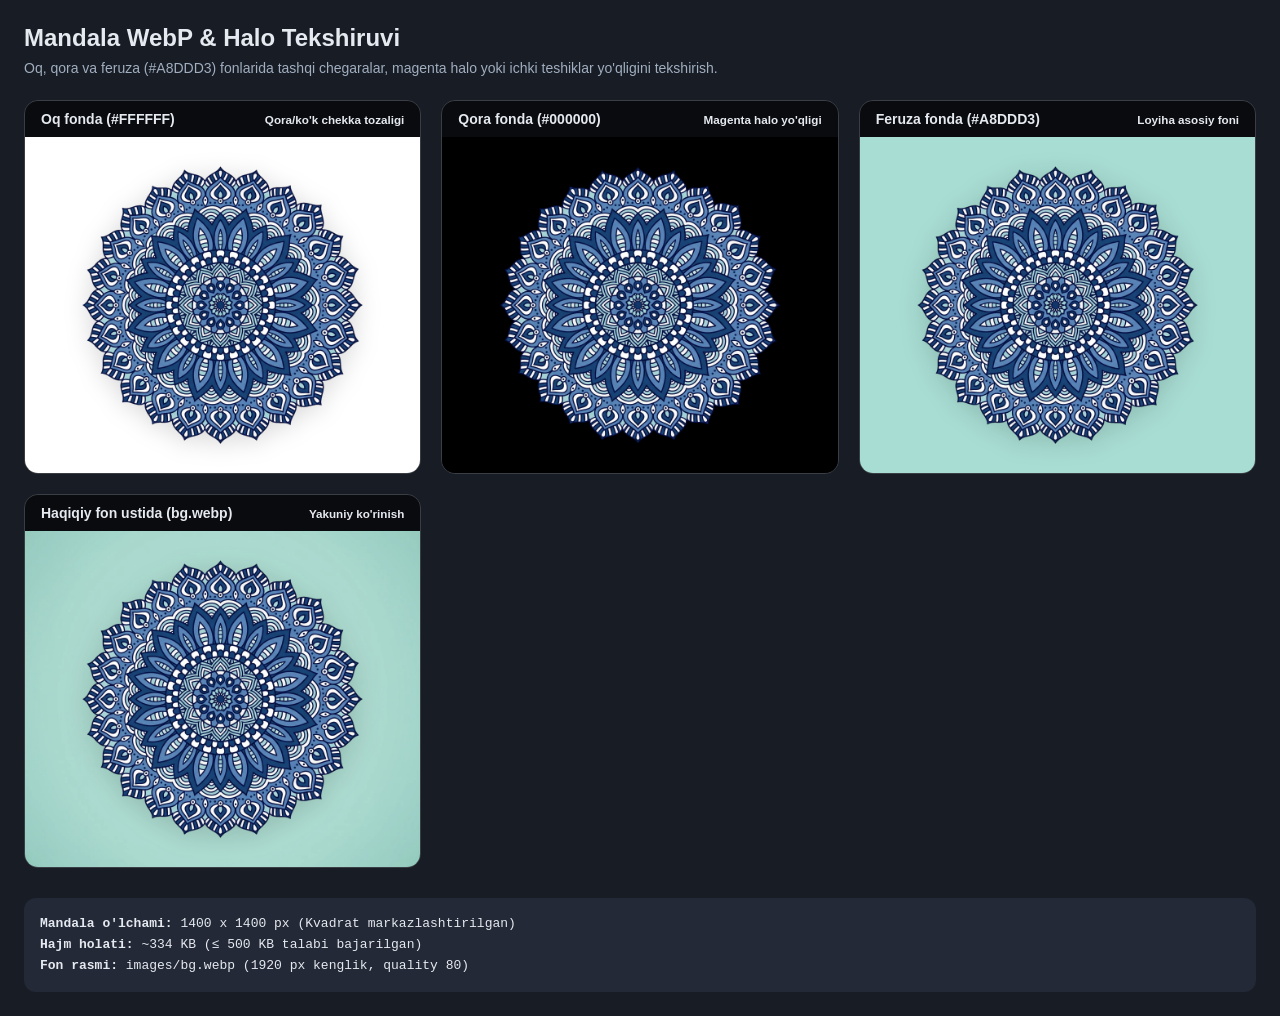
==== tools/preview.html @ bc95a4c2 "feat: Feruza fon + ko'k mandala dizayni va silliq aylanish animatsiyasi" ====
<!DOCTYPE html>
<html lang="uz">
<head>
  <meta charset="UTF-8">
  <meta name="viewport" content="width=device-width, initial-scale=1.0">
  <title>Mandala Asset Preview & QA Check</title>
  <style>
    * {
      box-sizing: border-box;
      margin: 0;
      padding: 0;
    }
    body {
      font-family: -apple-system, BlinkMacSystemFont, "Segoe UI", Roboto, sans-serif;
      background: #181c24;
      color: #e5e9f0;
      padding: 24px;
    }
    h1 {
      font-size: 24px;
      margin-bottom: 8px;
    }
    p.desc {
      color: #a0aec0;
      font-size: 14px;
      margin-bottom: 24px;
    }
    .preview-grid {
      display: grid;
      grid-template-columns: repeat(auto-fit, minmax(320px, 1fr));
      gap: 20px;
      margin-bottom: 30px;
    }
    .preview-card {
      border-radius: 14px;
      overflow: hidden;
      border: 1px solid rgba(255, 255, 255, 0.15);
      display: flex;
      flex-direction: column;
    }
    .card-header {
      padding: 10px 16px;
      background: rgba(0, 0, 0, 0.6);
      font-weight: 600;
      font-size: 14px;
      display: flex;
      justify-content: space-between;
      align-items: center;
    }
    .card-stage {
      flex: 1;
      height: 380px;
      display: flex;
      align-items: center;
      justify-content: center;
      position: relative;
      overflow: hidden;
    }
    .card-stage img {
      max-width: 85%;
      max-height: 85%;
      object-fit: contain;
      filter: drop-shadow(0 4px 12px rgba(0,0,0,0.15));
      transition: transform 0.2s ease;
    }
    .stage-white {
      background-color: #FFFFFF;
    }
    .stage-black {
      background-color: #000000;
    }
    .stage-feruza {
      background-color: #A8DDD3;
    }
    .stage-bg-image {
      background: url('../images/bg.webp') center/cover no-repeat;
    }
    .zoom-note {
      font-size: 12px;
      color: #718096;
      margin-top: 10px;
    }
    .meta-info {
      background: #232936;
      padding: 16px;
      border-radius: 12px;
      font-family: monospace;
      font-size: 13px;
      line-height: 1.6;
    }
    .meta-info span {
      color: #63b3ed;
    }
  </style>
</head>
<body>
  <h1>Mandala WebP & Halo Tekshiruvi</h1>
  <p class="desc">
    Oq, qora va feruza (#A8DDD3) fonlarida tashqi chegaralar, magenta halo yoki ichki teshiklar yo'qligini tekshirish.
  </p>

  <div class="preview-grid">
    <!-- 1. OQ FON -->
    <div class="preview-card">
      <div class="card-header">
        <span>Oq fonda (#FFFFFF)</span>
        <small>Qora/ko'k chekka tozaligi</small>
      </div>
      <div class="card-stage stage-white">
        <img src="../images/mandala.webp" alt="Mandala White BG">
      </div>
    </div>

    <!-- 2. QORA FON -->
    <div class="preview-card">
      <div class="card-header">
        <span>Qora fonda (#000000)</span>
        <small>Magenta halo yo'qligi</small>
      </div>
      <div class="card-stage stage-black">
        <img src="../images/mandala.webp" alt="Mandala Black BG">
      </div>
    </div>

    <!-- 3. FERUZA FON -->
    <div class="preview-card">
      <div class="card-header">
        <span>Feruza fonda (#A8DDD3)</span>
        <small>Loyiha asosiy foni</small>
      </div>
      <div class="card-stage stage-feruza">
        <img src="../images/mandala.webp" alt="Mandala Feruza BG">
      </div>
    </div>

    <!-- 4. HAQIQIY BG.WEBP FON -->
    <div class="preview-card">
      <div class="card-header">
        <span>Haqiqiy fon ustida (bg.webp)</span>
        <small>Yakuniy ko'rinish</small>
      </div>
      <div class="card-stage stage-bg-image">
        <img src="../images/mandala.webp" alt="Mandala Real BG">
      </div>
    </div>
  </div>

  <div class="meta-info">
    <div><strong>Mandala o'lchami:</strong> 1400 x 1400 px (Kvadrat markazlashtirilgan)</div>
    <div><strong>Hajm holati:</strong> ~334 KB (&le; 500 KB talabi bajarilgan)</div>
    <div><strong>Fon rasmi:</strong> images/bg.webp (1920 px kenglik, quality 80)</div>
  </div>
</body>
</html>
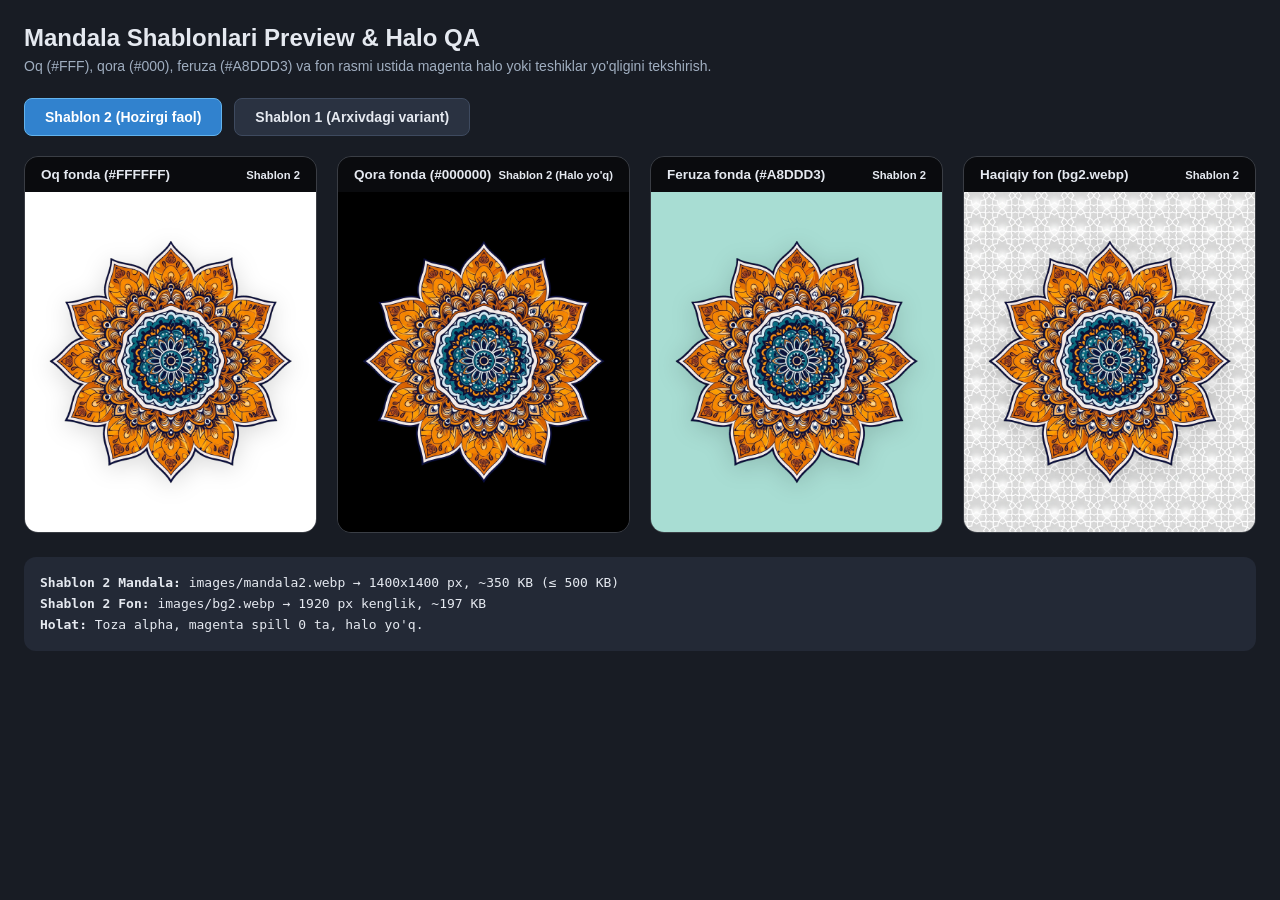
==== commit 0f13d990: "feat: 1-shablon arxivlandi va 2-shablon aktivlari qo'shildi" ====
--- a/tools/preview.html
+++ b/tools/preview.html
@@ -3,7 +3,7 @@
 <head>
   <meta charset="UTF-8">
   <meta name="viewport" content="width=device-width, initial-scale=1.0">
-  <title>Mandala Asset Preview & QA Check</title>
+  <title>Mandala Shablonlari Preview & Halo QA</title>
   <style>
     * {
       box-sizing: border-box;
@@ -18,18 +18,45 @@
     }
     h1 {
       font-size: 24px;
-      margin-bottom: 8px;
+      margin-bottom: 6px;
     }
     p.desc {
       color: #a0aec0;
       font-size: 14px;
       margin-bottom: 24px;
     }
+    .tabs {
+      display: flex;
+      gap: 12px;
+      margin-bottom: 20px;
+    }
+    .tab-btn {
+      padding: 10px 20px;
+      background: #2a3241;
+      border: 1px solid #3e4a5f;
+      color: #e5e9f0;
+      font-size: 14px;
+      font-weight: 600;
+      border-radius: 8px;
+      cursor: pointer;
+      transition: all 0.2s;
+    }
+    .tab-btn.active {
+      background: #3182ce;
+      border-color: #63b3ed;
+      color: #fff;
+    }
+    .tab-content {
+      display: none;
+    }
+    .tab-content.active {
+      display: block;
+    }
     .preview-grid {
       display: grid;
-      grid-template-columns: repeat(auto-fit, minmax(320px, 1fr));
+      grid-template-columns: repeat(auto-fit, minmax(280px, 1fr));
       gap: 20px;
-      margin-bottom: 30px;
+      margin-bottom: 24px;
     }
     .preview-card {
       border-radius: 14px;
@@ -42,14 +69,13 @@
       padding: 10px 16px;
       background: rgba(0, 0, 0, 0.6);
       font-weight: 600;
-      font-size: 14px;
+      font-size: 13.5px;
       display: flex;
       justify-content: space-between;
       align-items: center;
     }
     .card-stage {
-      flex: 1;
-      height: 380px;
+      height: 340px;
       display: flex;
       align-items: center;
       justify-content: center;
@@ -61,7 +87,6 @@
       max-height: 85%;
       object-fit: contain;
       filter: drop-shadow(0 4px 12px rgba(0,0,0,0.15));
-      transition: transform 0.2s ease;
     }
     .stage-white {
       background-color: #FFFFFF;
@@ -72,13 +97,11 @@
     .stage-feruza {
       background-color: #A8DDD3;
     }
-    .stage-bg-image {
-      background: url('../images/bg.webp') center/cover no-repeat;
-    }
-    .zoom-note {
-      font-size: 12px;
-      color: #718096;
-      margin-top: 10px;
+    .stage-bg1 {
+      background: url('../images/bg1.webp') center/cover no-repeat;
+    }
+    .stage-bg2 {
+      background: url('../images/bg2.webp') center/cover no-repeat;
     }
     .meta-info {
       background: #232936;
@@ -88,67 +111,101 @@
       font-size: 13px;
       line-height: 1.6;
     }
-    .meta-info span {
-      color: #63b3ed;
-    }
   </style>
 </head>
 <body>
-  <h1>Mandala WebP & Halo Tekshiruvi</h1>
+  <h1>Mandala Shablonlari Preview & Halo QA</h1>
   <p class="desc">
-    Oq, qora va feruza (#A8DDD3) fonlarida tashqi chegaralar, magenta halo yoki ichki teshiklar yo'qligini tekshirish.
+    Oq (#FFF), qora (#000), feruza (#A8DDD3) va fon rasmi ustida magenta halo yoki teshiklar yo'qligini tekshirish.
   </p>
 
-  <div class="preview-grid">
-    <!-- 1. OQ FON -->
-    <div class="preview-card">
-      <div class="card-header">
-        <span>Oq fonda (#FFFFFF)</span>
-        <small>Qora/ko'k chekka tozaligi</small>
-      </div>
-      <div class="card-stage stage-white">
-        <img src="../images/mandala.webp" alt="Mandala White BG">
-      </div>
-    </div>
-
-    <!-- 2. QORA FON -->
-    <div class="preview-card">
-      <div class="card-header">
-        <span>Qora fonda (#000000)</span>
-        <small>Magenta halo yo'qligi</small>
-      </div>
-      <div class="card-stage stage-black">
-        <img src="../images/mandala.webp" alt="Mandala Black BG">
-      </div>
-    </div>
-
-    <!-- 3. FERUZA FON -->
-    <div class="preview-card">
-      <div class="card-header">
-        <span>Feruza fonda (#A8DDD3)</span>
-        <small>Loyiha asosiy foni</small>
-      </div>
-      <div class="card-stage stage-feruza">
-        <img src="../images/mandala.webp" alt="Mandala Feruza BG">
-      </div>
-    </div>
-
-    <!-- 4. HAQIQIY BG.WEBP FON -->
-    <div class="preview-card">
-      <div class="card-header">
-        <span>Haqiqiy fon ustida (bg.webp)</span>
-        <small>Yakuniy ko'rinish</small>
-      </div>
-      <div class="card-stage stage-bg-image">
-        <img src="../images/mandala.webp" alt="Mandala Real BG">
-      </div>
-    </div>
+  <div class="tabs">
+    <button class="tab-btn active" onclick="switchTab('t2')">Shablon 2 (Hozirgi faol)</button>
+    <button class="tab-btn" onclick="switchTab('t1')">Shablon 1 (Arxivdagi variant)</button>
   </div>
 
-  <div class="meta-info">
-    <div><strong>Mandala o'lchami:</strong> 1400 x 1400 px (Kvadrat markazlashtirilgan)</div>
-    <div><strong>Hajm holati:</strong> ~334 KB (&le; 500 KB talabi bajarilgan)</div>
-    <div><strong>Fon rasmi:</strong> images/bg.webp (1920 px kenglik, quality 80)</div>
+  <!-- SHABLON 2 -->
+  <div id="tab-t2" class="tab-content active">
+    <div class="preview-grid">
+      <div class="preview-card">
+        <div class="card-header"><span>Oq fonda (#FFFFFF)</span><small>Shablon 2</small></div>
+        <div class="card-stage stage-white">
+          <img src="../images/mandala2.webp" alt="Mandala 2 White">
+        </div>
+      </div>
+      <div class="preview-card">
+        <div class="card-header"><span>Qora fonda (#000000)</span><small>Shablon 2 (Halo yo'q)</small></div>
+        <div class="card-stage stage-black">
+          <img src="../images/mandala2.webp" alt="Mandala 2 Black">
+        </div>
+      </div>
+      <div class="preview-card">
+        <div class="card-header"><span>Feruza fonda (#A8DDD3)</span><small>Shablon 2</small></div>
+        <div class="card-stage stage-feruza">
+          <img src="../images/mandala2.webp" alt="Mandala 2 Feruza">
+        </div>
+      </div>
+      <div class="preview-card">
+        <div class="card-header"><span>Haqiqiy fon (bg2.webp)</span><small>Shablon 2</small></div>
+        <div class="card-stage stage-bg2">
+          <img src="../images/mandala2.webp" alt="Mandala 2 Real BG">
+        </div>
+      </div>
+    </div>
+    <div class="meta-info">
+      <div><strong>Shablon 2 Mandala:</strong> images/mandala2.webp &rarr; 1400x1400 px, ~350 KB (&le; 500 KB)</div>
+      <div><strong>Shablon 2 Fon:</strong> images/bg2.webp &rarr; 1920 px kenglik, ~197 KB</div>
+      <div><strong>Holat:</strong> Toza alpha, magenta spill 0 ta, halo yo'q.</div>
+    </div>
   </div>
+
+  <!-- SHABLON 1 -->
+  <div id="tab-t1" class="tab-content">
+    <div class="preview-grid">
+      <div class="preview-card">
+        <div class="card-header"><span>Oq fonda (#FFFFFF)</span><small>Shablon 1</small></div>
+        <div class="card-stage stage-white">
+          <img src="../images/mandala1.webp" alt="Mandala 1 White">
+        </div>
+      </div>
+      <div class="preview-card">
+        <div class="card-header"><span>Qora fonda (#000000)</span><small>Shablon 1</small></div>
+        <div class="card-stage stage-black">
+          <img src="../images/mandala1.webp" alt="Mandala 1 Black">
+        </div>
+      </div>
+      <div class="preview-card">
+        <div class="card-header"><span>Feruza fonda (#A8DDD3)</span><small>Shablon 1</small></div>
+        <div class="card-stage stage-feruza">
+          <img src="../images/mandala1.webp" alt="Mandala 1 Feruza">
+        </div>
+      </div>
+      <div class="preview-card">
+        <div class="card-header"><span>Haqiqiy fon (bg1.webp)</span><small>Shablon 1</small></div>
+        <div class="card-stage stage-bg1">
+          <img src="../images/mandala1.webp" alt="Mandala 1 Real BG">
+        </div>
+      </div>
+    </div>
+    <div class="meta-info">
+      <div><strong>Shablon 1 Mandala:</strong> archive/shablon-1/images/mandala.webp &rarr; 1400x1400 px, ~334 KB</div>
+      <div><strong>Shablon 1 Fon:</strong> archive/shablon-1/images/bg.webp &rarr; 1920 px kenglik, ~19 KB</div>
+      <div><strong>Arxiv:</strong> archive/shablon-1.zip</div>
+    </div>
+  </div>
+
+  <script>
+    function switchTab(tabId) {
+      document.querySelectorAll('.tab-btn').forEach(btn => btn.classList.remove('active'));
+      document.querySelectorAll('.tab-content').forEach(c => c.classList.remove('active'));
+      if (tabId === 't2') {
+        document.querySelectorAll('.tab-btn')[0].classList.add('active');
+        document.getElementById('tab-t2').classList.add('active');
+      } else {
+        document.querySelectorAll('.tab-btn')[1].classList.add('active');
+        document.getElementById('tab-t1').classList.add('active');
+      }
+    }
+  </script>
 </body>
 </html>
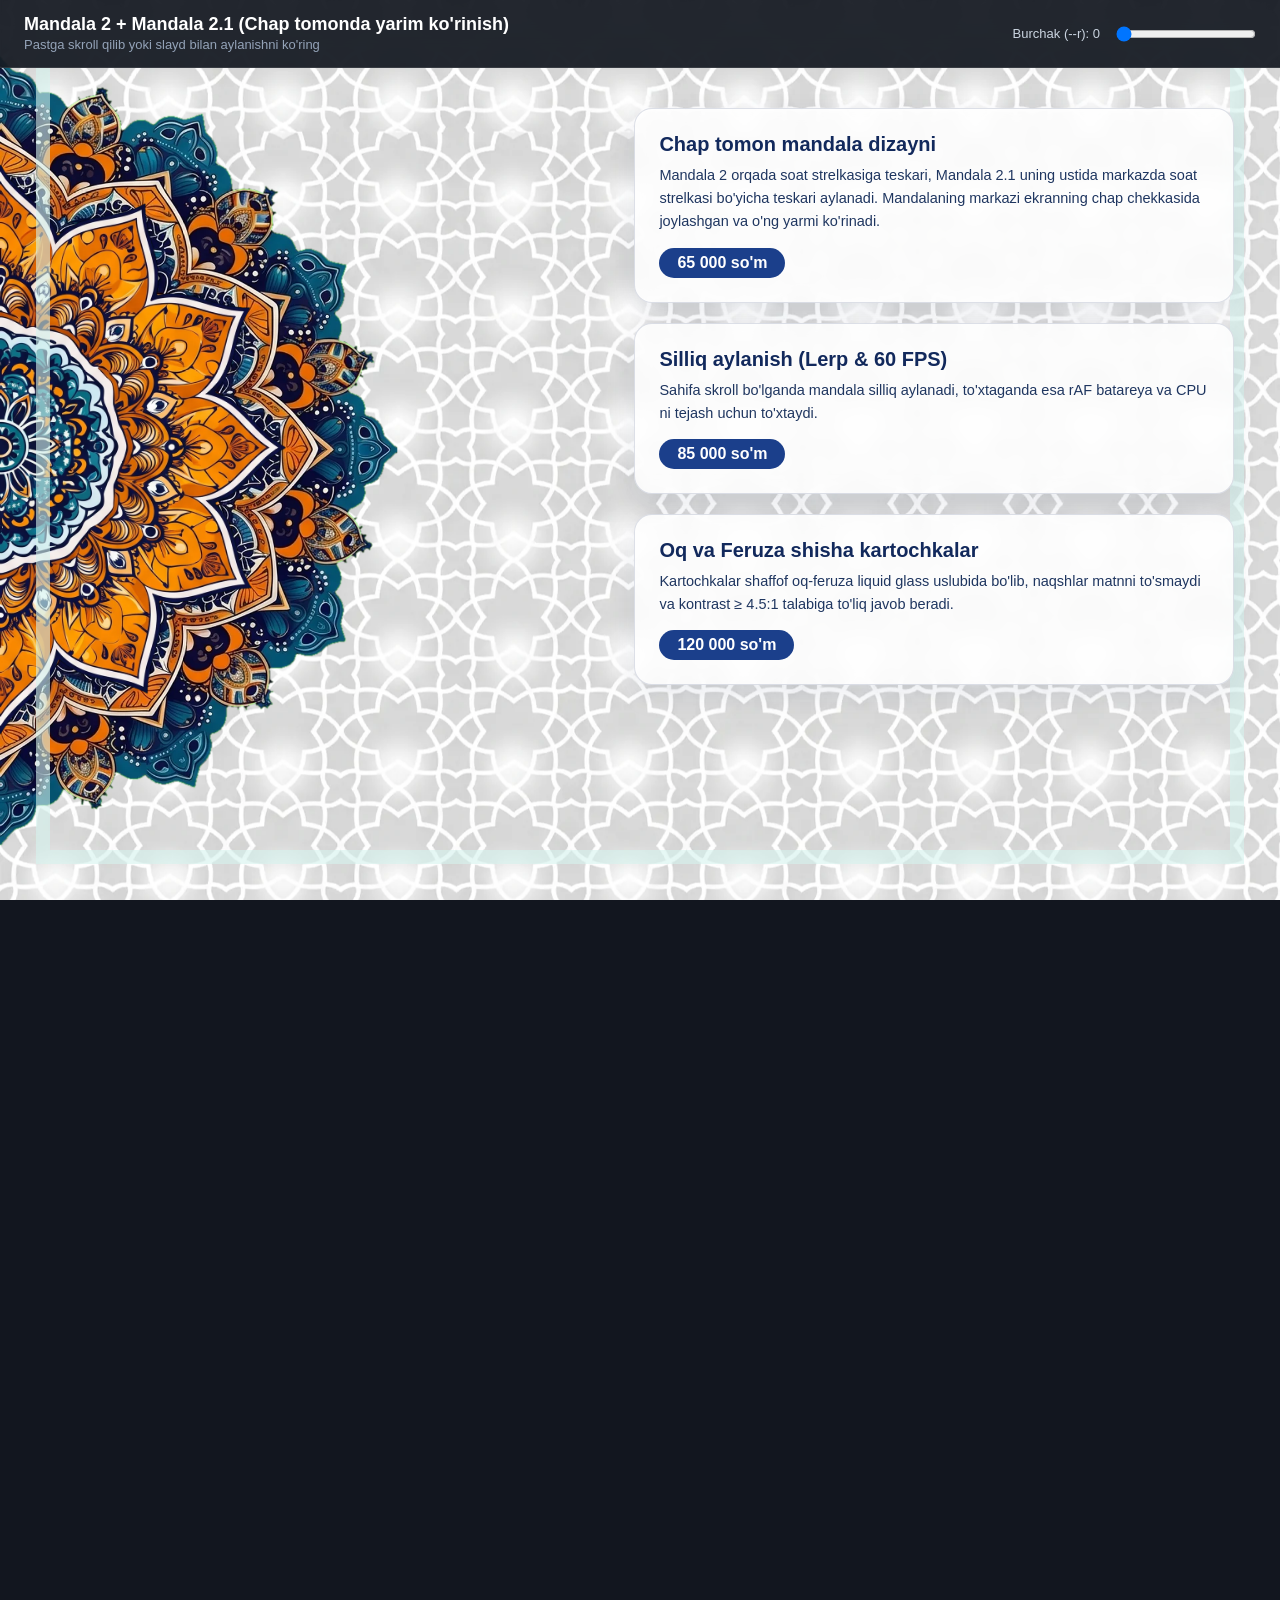
==== commit fbb0ba33: "feat: Chap tomon markazida yarim ko'rinuvchi Mandala 2 va Mandala 2.1 teskari aylanishi" ====
--- a/tools/preview.html
+++ b/tools/preview.html
@@ -3,209 +3,214 @@
 <head>
   <meta charset="UTF-8">
   <meta name="viewport" content="width=device-width, initial-scale=1.0">
-  <title>Mandala Shablonlari Preview & Halo QA</title>
+  <title>Chap Tomon Mandala Dizayni — Jonli Preview</title>
   <style>
     * {
       box-sizing: border-box;
       margin: 0;
       padding: 0;
     }
+    :root {
+      --bg: #A8DDD3;
+      --navy: #12295C;
+      --blue: #1B3F8B;
+      --card: rgba(255, 255, 255, 0.86);
+      --outer: clamp(480px, 90vmin, 950px);
+      --inner-ratio: 0.72;
+      --r: 0;
+    }
     body {
       font-family: -apple-system, BlinkMacSystemFont, "Segoe UI", Roboto, sans-serif;
-      background: #181c24;
-      color: #e5e9f0;
-      padding: 24px;
-    }
-    h1 {
-      font-size: 24px;
-      margin-bottom: 6px;
-    }
-    p.desc {
-      color: #a0aec0;
-      font-size: 14px;
-      margin-bottom: 24px;
-    }
-    .tabs {
-      display: flex;
-      gap: 12px;
-      margin-bottom: 20px;
-    }
-    .tab-btn {
-      padding: 10px 20px;
-      background: #2a3241;
-      border: 1px solid #3e4a5f;
-      color: #e5e9f0;
-      font-size: 14px;
-      font-weight: 600;
-      border-radius: 8px;
-      cursor: pointer;
-      transition: all 0.2s;
-    }
-    .tab-btn.active {
-      background: #3182ce;
-      border-color: #63b3ed;
-      color: #fff;
-    }
-    .tab-content {
-      display: none;
-    }
-    .tab-content.active {
-      display: block;
-    }
-    .preview-grid {
-      display: grid;
-      grid-template-columns: repeat(auto-fit, minmax(280px, 1fr));
-      gap: 20px;
-      margin-bottom: 24px;
-    }
-    .preview-card {
-      border-radius: 14px;
-      overflow: hidden;
-      border: 1px solid rgba(255, 255, 255, 0.15);
-      display: flex;
-      flex-direction: column;
-    }
-    .card-header {
-      padding: 10px 16px;
-      background: rgba(0, 0, 0, 0.6);
-      font-weight: 600;
-      font-size: 13.5px;
+      background: #12161f;
+      color: #e2e8f0;
+      min-height: 250vh; /* scroll qilish uchun */
+      overflow-x: hidden;
+    }
+    .preview-header {
+      position: sticky;
+      top: 0;
+      z-index: 100;
+      background: rgba(18, 22, 31, 0.92);
+      backdrop-filter: blur(12px);
+      padding: 14px 24px;
+      border-bottom: 1px solid rgba(255, 255, 255, 0.1);
       display: flex;
       justify-content: space-between;
       align-items: center;
-    }
-    .card-stage {
-      height: 340px;
+      flex-wrap: wrap;
+      gap: 12px;
+    }
+    .preview-header h1 {
+      font-size: 18px;
+      color: #fff;
+    }
+    .controls {
       display: flex;
+      gap: 16px;
       align-items: center;
-      justify-content: center;
-      position: relative;
+    }
+    .controls label {
+      font-size: 13px;
+      color: #cbd5e1;
+    }
+    .controls input[type="range"] {
+      width: 140px;
+    }
+    .desc-note {
+      font-size: 13px;
+      color: #94a3b8;
+    }
+
+    /* BG SCENE (Jonli namoyish) */
+    .bg-scene {
+      position: fixed;
+      inset: 0;
+      z-index: -1;
       overflow: hidden;
-    }
-    .card-stage img {
-      max-width: 85%;
-      max-height: 85%;
-      object-fit: contain;
-      filter: drop-shadow(0 4px 12px rgba(0,0,0,0.15));
-    }
-    .stage-white {
-      background-color: #FFFFFF;
-    }
-    .stage-black {
-      background-color: #000000;
-    }
-    .stage-feruza {
-      background-color: #A8DDD3;
-    }
-    .stage-bg1 {
-      background: url('../images/bg1.webp') center/cover no-repeat;
-    }
-    .stage-bg2 {
-      background: url('../images/bg2.webp') center/cover no-repeat;
-    }
-    .meta-info {
-      background: #232936;
-      padding: 16px;
-      border-radius: 12px;
-      font-family: monospace;
-      font-size: 13px;
+      pointer-events: none;
+      background: url('../images/bg.webp') center/cover no-repeat;
+    }
+    .mandala-side-left {
+      position: absolute;
+      top: 50%;
+      left: 0;
+      width: var(--outer);
+      height: var(--outer);
+      transform: translate(-50%, -50%);
+      pointer-events: none;
+    }
+    .mandala {
+      position: absolute;
+      inset: 0;
+      margin: auto;
+      will-change: transform;
+      pointer-events: none;
+      user-select: none;
+      -webkit-user-drag: none;
+    }
+    .mandala.mandala-back {
+      width: 100%;
+      height: 100%;
+      transform: rotate(calc(var(--r, 0) * -0.10deg));
+    }
+    .mandala.mandala-front {
+      width: calc(var(--inner-ratio, 0.72) * 100%);
+      height: calc(var(--inner-ratio, 0.72) * 100%);
+      transform: rotate(calc(var(--r, 0) * 0.16deg));
+    }
+    .bg-frame {
+      position: absolute;
+      inset: clamp(12px, 3vw, 36px);
+      border: clamp(6px, 1.2vw, 14px) solid rgba(214, 244, 238, 0.6);
+      z-index: 2;
+      pointer-events: none;
+      box-sizing: border-box;
+    }
+
+    /* Namuna kartochkalar */
+    .demo-content {
+      max-width: 640px;
+      margin: 40px auto 60px 48%; /* o'ng tomonga siljitilgan, mandala bilan uyg'un */
+      padding: 0 20px;
+      display: flex;
+      flex-direction: column;
+      gap: 20px;
+    }
+    @media (max-width: 900px) {
+      .demo-content {
+        margin: 40px auto 60px;
+      }
+    }
+    .demo-card {
+      background: var(--card);
+      backdrop-filter: blur(8px);
+      border: 1px solid rgba(18, 41, 92, 0.14);
+      border-radius: 18px;
+      padding: 24px;
+      box-shadow: 0 10px 30px rgba(18, 41, 92, 0.08);
+      color: var(--navy);
+    }
+    .demo-card h2 {
+      color: var(--navy);
+      font-size: 20px;
+      margin-bottom: 8px;
+    }
+    .demo-card p {
+      color: #1f3660;
+      font-size: 14.5px;
       line-height: 1.6;
+    }
+    .price-badge {
+      display: inline-block;
+      margin-top: 14px;
+      background: var(--blue);
+      color: #fff;
+      padding: 6px 18px;
+      border-radius: 999px;
+      font-weight: 700;
     }
   </style>
 </head>
 <body>
-  <h1>Mandala Shablonlari Preview & Halo QA</h1>
-  <p class="desc">
-    Oq (#FFF), qora (#000), feruza (#A8DDD3) va fon rasmi ustida magenta halo yoki teshiklar yo'qligini tekshirish.
-  </p>
-
-  <div class="tabs">
-    <button class="tab-btn active" onclick="switchTab('t2')">Shablon 2 (Hozirgi faol)</button>
-    <button class="tab-btn" onclick="switchTab('t1')">Shablon 1 (Arxivdagi variant)</button>
+  <div class="preview-header">
+    <div>
+      <h1>Mandala 2 + Mandala 2.1 (Chap tomonda yarim ko'rinish)</h1>
+      <span class="desc-note">Pastga skroll qilib yoki slayd bilan aylanishni ko'ring</span>
+    </div>
+    <div class="controls">
+      <label for="rotSlider">Burchak (--r): <span id="rVal">0</span></label>
+      <input type="range" id="rotSlider" min="0" max="3600" value="0">
+    </div>
   </div>
 
-  <!-- SHABLON 2 -->
-  <div id="tab-t2" class="tab-content active">
-    <div class="preview-grid">
-      <div class="preview-card">
-        <div class="card-header"><span>Oq fonda (#FFFFFF)</span><small>Shablon 2</small></div>
-        <div class="card-stage stage-white">
-          <img src="../images/mandala2.webp" alt="Mandala 2 White">
-        </div>
-      </div>
-      <div class="preview-card">
-        <div class="card-header"><span>Qora fonda (#000000)</span><small>Shablon 2 (Halo yo'q)</small></div>
-        <div class="card-stage stage-black">
-          <img src="../images/mandala2.webp" alt="Mandala 2 Black">
-        </div>
-      </div>
-      <div class="preview-card">
-        <div class="card-header"><span>Feruza fonda (#A8DDD3)</span><small>Shablon 2</small></div>
-        <div class="card-stage stage-feruza">
-          <img src="../images/mandala2.webp" alt="Mandala 2 Feruza">
-        </div>
-      </div>
-      <div class="preview-card">
-        <div class="card-header"><span>Haqiqiy fon (bg2.webp)</span><small>Shablon 2</small></div>
-        <div class="card-stage stage-bg2">
-          <img src="../images/mandala2.webp" alt="Mandala 2 Real BG">
-        </div>
-      </div>
-    </div>
-    <div class="meta-info">
-      <div><strong>Shablon 2 Mandala:</strong> images/mandala2.webp &rarr; 1400x1400 px, ~350 KB (&le; 500 KB)</div>
-      <div><strong>Shablon 2 Fon:</strong> images/bg2.webp &rarr; 1920 px kenglik, ~197 KB</div>
-      <div><strong>Holat:</strong> Toza alpha, magenta spill 0 ta, halo yo'q.</div>
-    </div>
+  <!-- BG SCENE -->
+  <div class="bg-scene" id="bgScene" aria-hidden="true">
+    <div class="mandala-side-left">
+      <img class="mandala mandala-back" src="../images/mandala2.webp" alt="Mandala 2 (Orqada)">
+      <img class="mandala mandala-front" src="../images/mandala2.1.webp" alt="Mandala 2.1 (Ustida)">
+    </div>
+    <div class="bg-frame"></div>
   </div>
 
-  <!-- SHABLON 1 -->
-  <div id="tab-t1" class="tab-content">
-    <div class="preview-grid">
-      <div class="preview-card">
-        <div class="card-header"><span>Oq fonda (#FFFFFF)</span><small>Shablon 1</small></div>
-        <div class="card-stage stage-white">
-          <img src="../images/mandala1.webp" alt="Mandala 1 White">
-        </div>
-      </div>
-      <div class="preview-card">
-        <div class="card-header"><span>Qora fonda (#000000)</span><small>Shablon 1</small></div>
-        <div class="card-stage stage-black">
-          <img src="../images/mandala1.webp" alt="Mandala 1 Black">
-        </div>
-      </div>
-      <div class="preview-card">
-        <div class="card-header"><span>Feruza fonda (#A8DDD3)</span><small>Shablon 1</small></div>
-        <div class="card-stage stage-feruza">
-          <img src="../images/mandala1.webp" alt="Mandala 1 Feruza">
-        </div>
-      </div>
-      <div class="preview-card">
-        <div class="card-header"><span>Haqiqiy fon (bg1.webp)</span><small>Shablon 1</small></div>
-        <div class="card-stage stage-bg1">
-          <img src="../images/mandala1.webp" alt="Mandala 1 Real BG">
-        </div>
-      </div>
-    </div>
-    <div class="meta-info">
-      <div><strong>Shablon 1 Mandala:</strong> archive/shablon-1/images/mandala.webp &rarr; 1400x1400 px, ~334 KB</div>
-      <div><strong>Shablon 1 Fon:</strong> archive/shablon-1/images/bg.webp &rarr; 1920 px kenglik, ~19 KB</div>
-      <div><strong>Arxiv:</strong> archive/shablon-1.zip</div>
+  <!-- Kontent namoyishi -->
+  <div class="demo-content">
+    <div class="demo-card">
+      <h2>Chap tomon mandala dizayni</h2>
+      <p>Mandala 2 orqada soat strelkasiga teskari, Mandala 2.1 uning ustida markazda soat strelkasi bo'yicha teskari aylanadi. Mandalaning markazi ekranning chap chekkasida joylashgan va o'ng yarmi ko'rinadi.</p>
+      <span class="price-badge">65 000 so'm</span>
+    </div>
+
+    <div class="demo-card">
+      <h2>Silliq aylanish (Lerp & 60 FPS)</h2>
+      <p>Sahifa skroll bo'lganda mandala silliq aylanadi, to'xtaganda esa rAF batareya va CPU ni tejash uchun to'xtaydi.</p>
+      <span class="price-badge">85 000 so'm</span>
+    </div>
+
+    <div class="demo-card">
+      <h2>Oq va Feruza shisha kartochkalar</h2>
+      <p>Kartochkalar shaffof oq-feruza liquid glass uslubida bo'lib, naqshlar matnni to'smaydi va kontrast &ge; 4.5:1 talabiga to'liq javob beradi.</p>
+      <span class="price-badge">120 000 so'm</span>
     </div>
   </div>
 
   <script>
-    function switchTab(tabId) {
-      document.querySelectorAll('.tab-btn').forEach(btn => btn.classList.remove('active'));
-      document.querySelectorAll('.tab-content').forEach(c => c.classList.remove('active'));
-      if (tabId === 't2') {
-        document.querySelectorAll('.tab-btn')[0].classList.add('active');
-        document.getElementById('tab-t2').classList.add('active');
-      } else {
-        document.querySelectorAll('.tab-btn')[1].classList.add('active');
-        document.getElementById('tab-t1').classList.add('active');
-      }
-    }
+    const scene = document.getElementById('bgScene');
+    const slider = document.getElementById('rotSlider');
+    const rVal = document.getElementById('rVal');
+
+    slider.addEventListener('input', (e) => {
+      const val = e.target.value;
+      rVal.textContent = val;
+      scene.style.setProperty('--r', val);
+    });
+
+    // Skroll bilan sinov
+    window.addEventListener('scroll', () => {
+      const top = window.scrollY;
+      slider.value = top;
+      rVal.textContent = Math.round(top);
+      scene.style.setProperty('--r', top);
+    }, { passive: true });
   </script>
 </body>
 </html>
